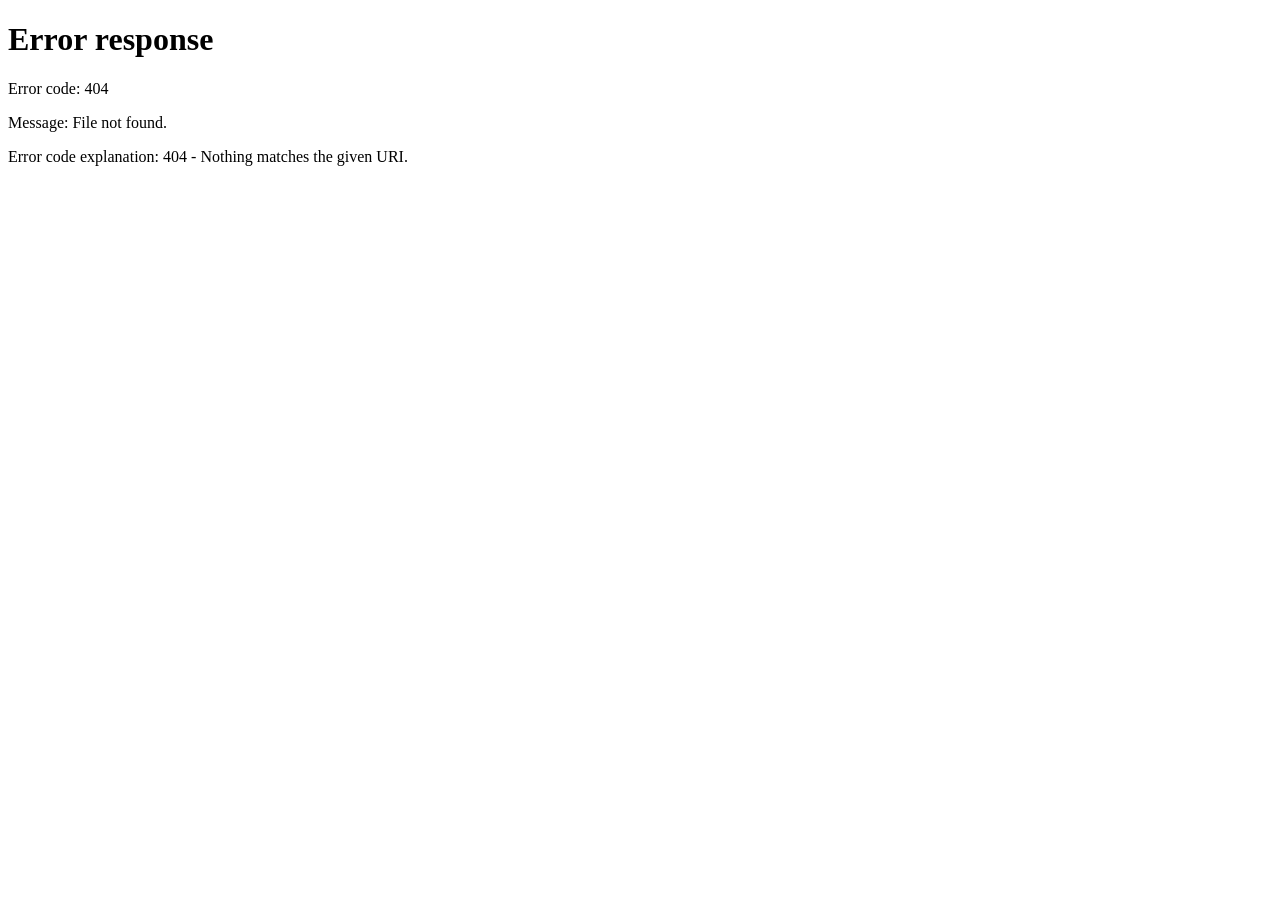
==== index.html @ bfdbe5ab "Add initial index.html with redirect to dashboard" ====
<!doctype html>
<html lang="zh-Hant">
  <head>
    <meta charset="utf-8">
    <meta name="viewport" content="width=device-width, initial-scale=1">
    <meta http-equiv="refresh" content="0; url=./dashboard/">
    <title>P.A.W.S IG Public Dashboard</title>
    <style>
      body {
        min-height: 100vh;
        margin: 0;
        display: grid;
        place-items: center;
        font-family: system-ui, -apple-system, BlinkMacSystemFont, "Noto Sans TC", sans-serif;
        background: #e4e3df;
        color: #080808;
      }

      a {
        color: inherit;
        font-weight: 700;
      }
    </style>
  </head>
  <body>
    <p>正在前往 <a href="./dashboard/">P.A.W.S IG Dashboard</a></p>
  </body>
</html>
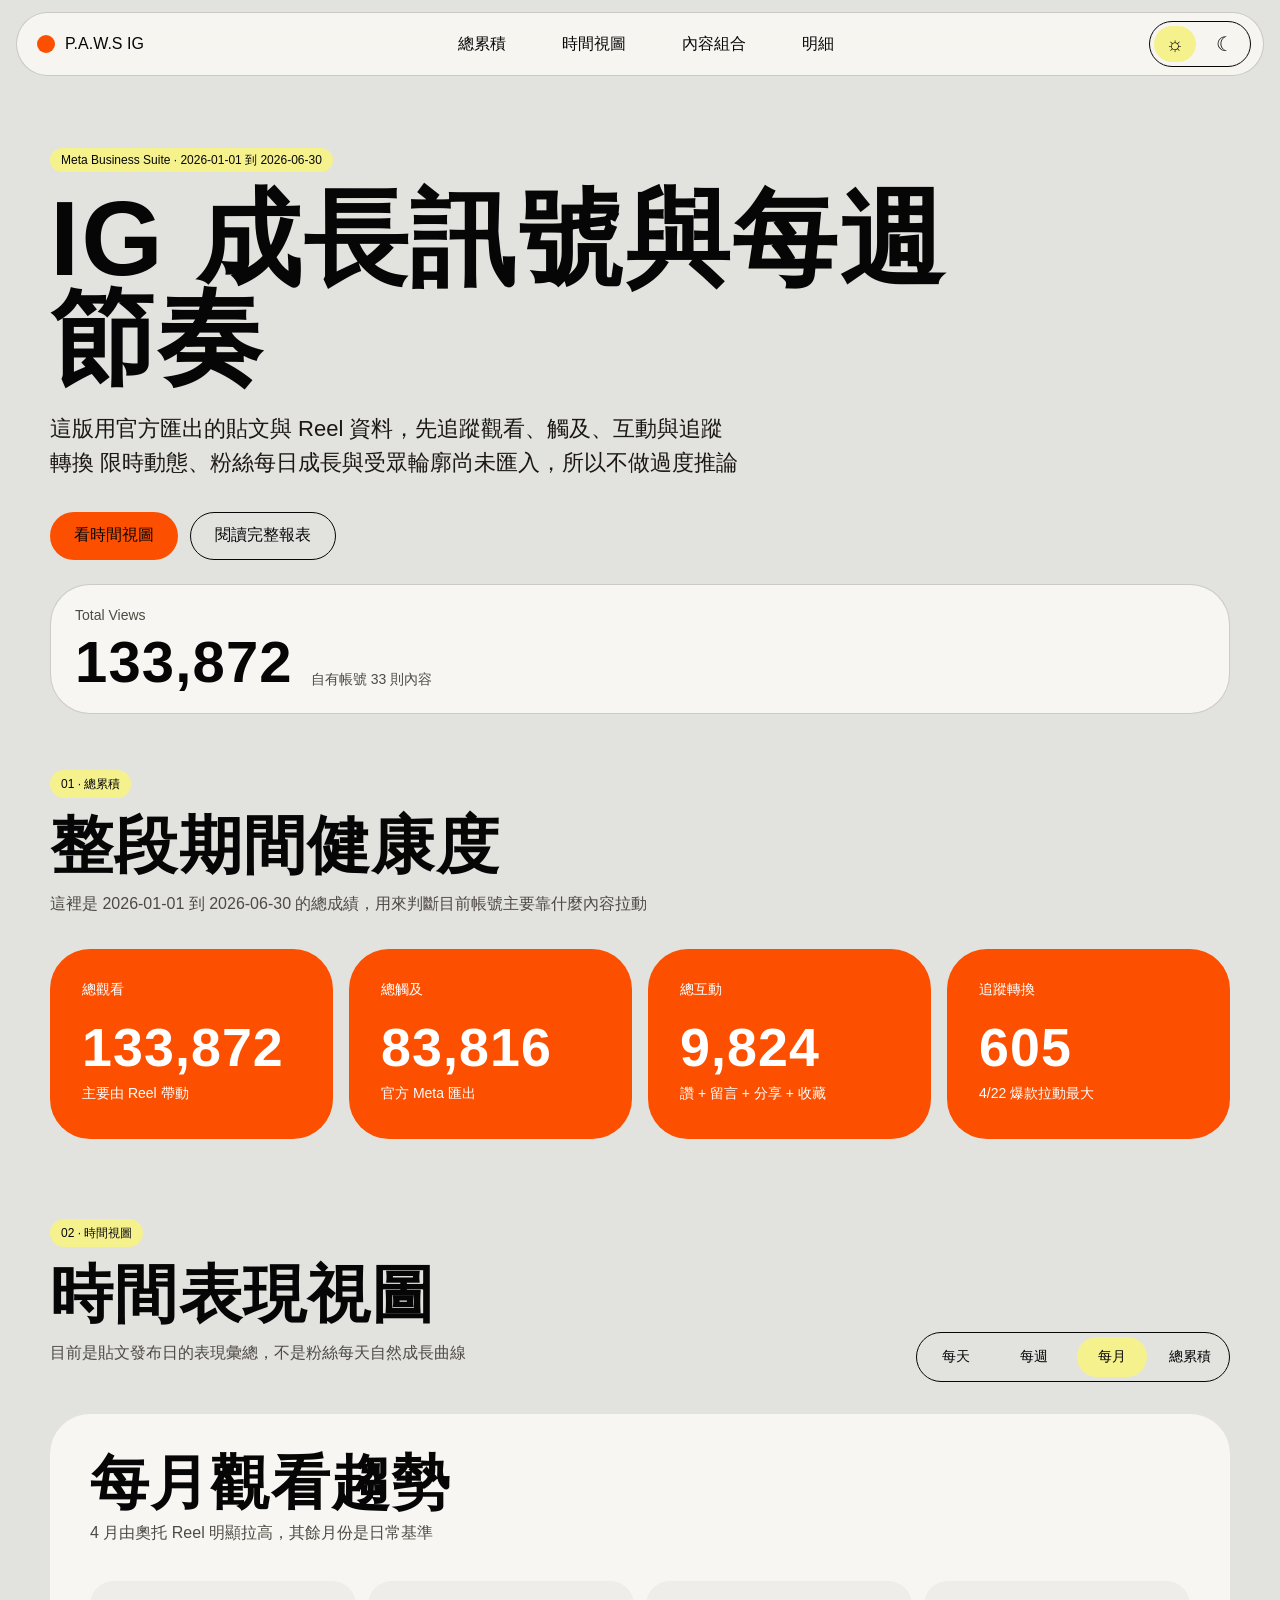
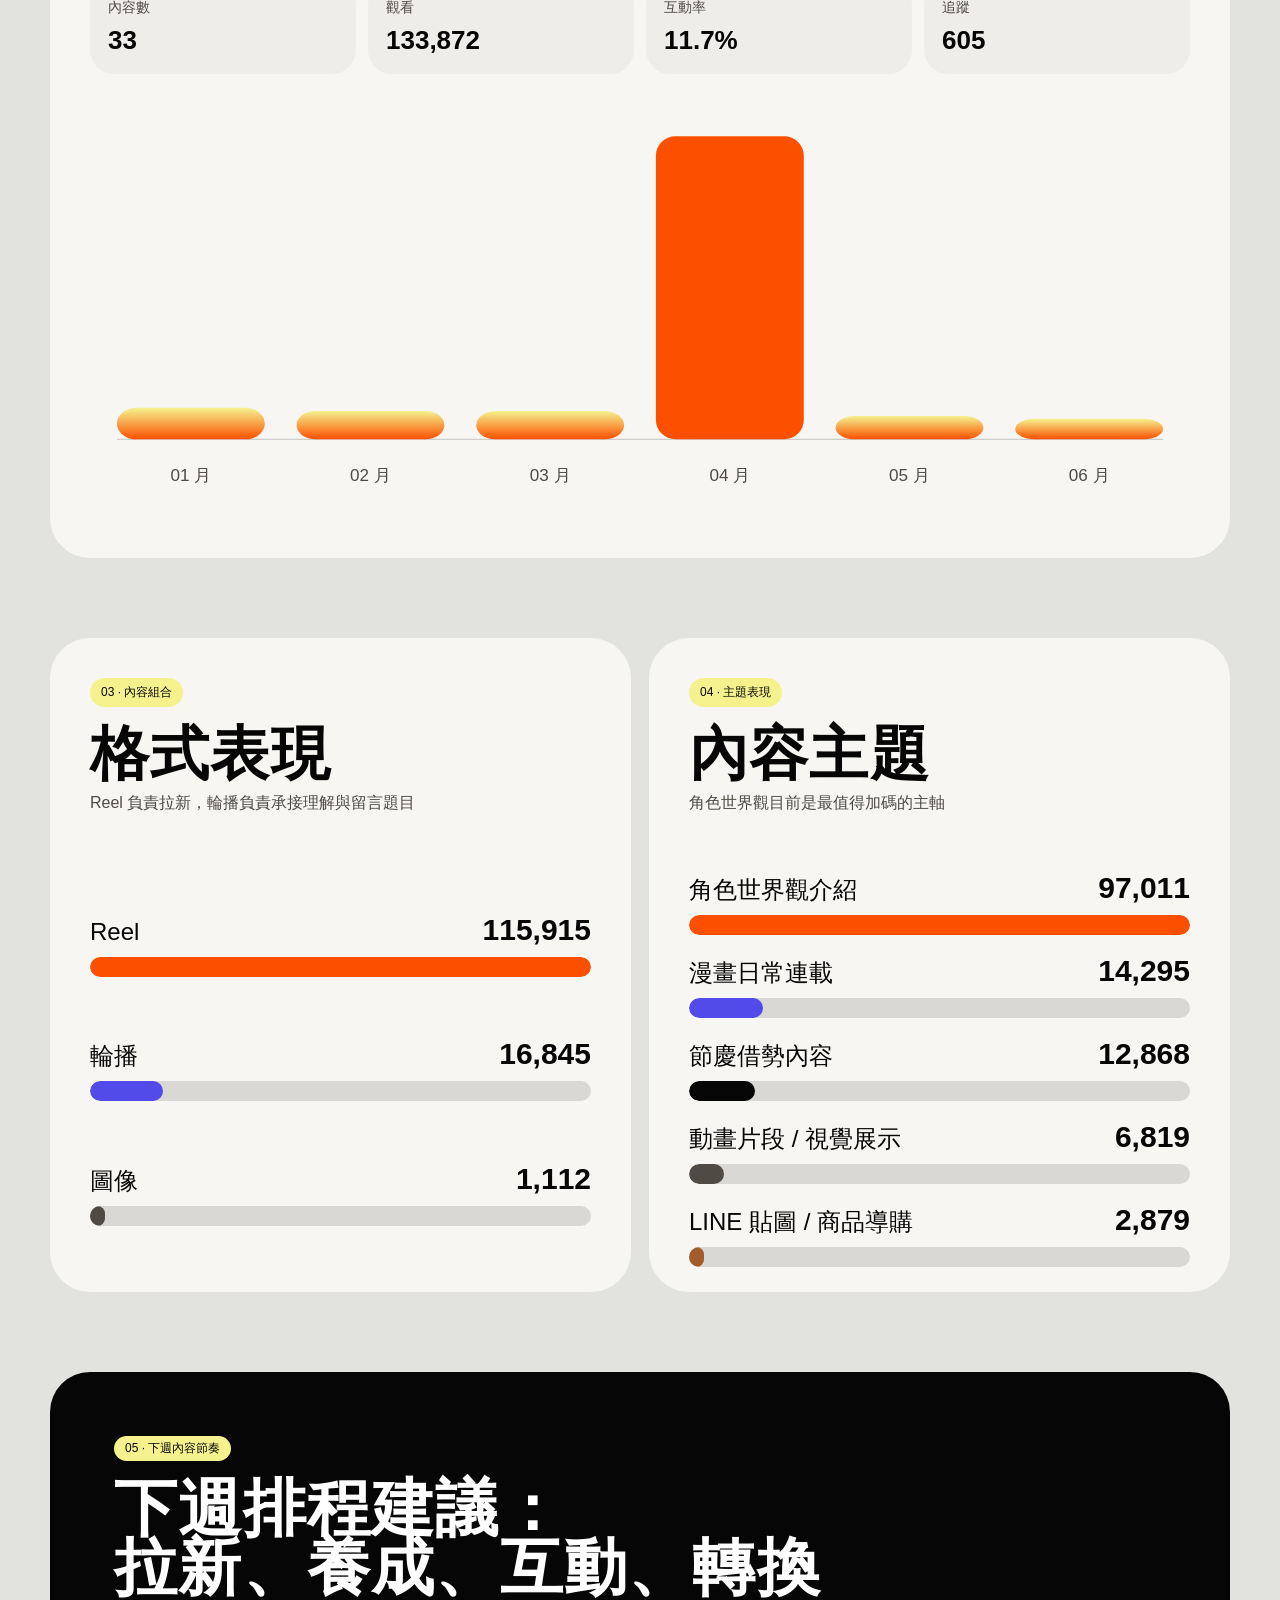
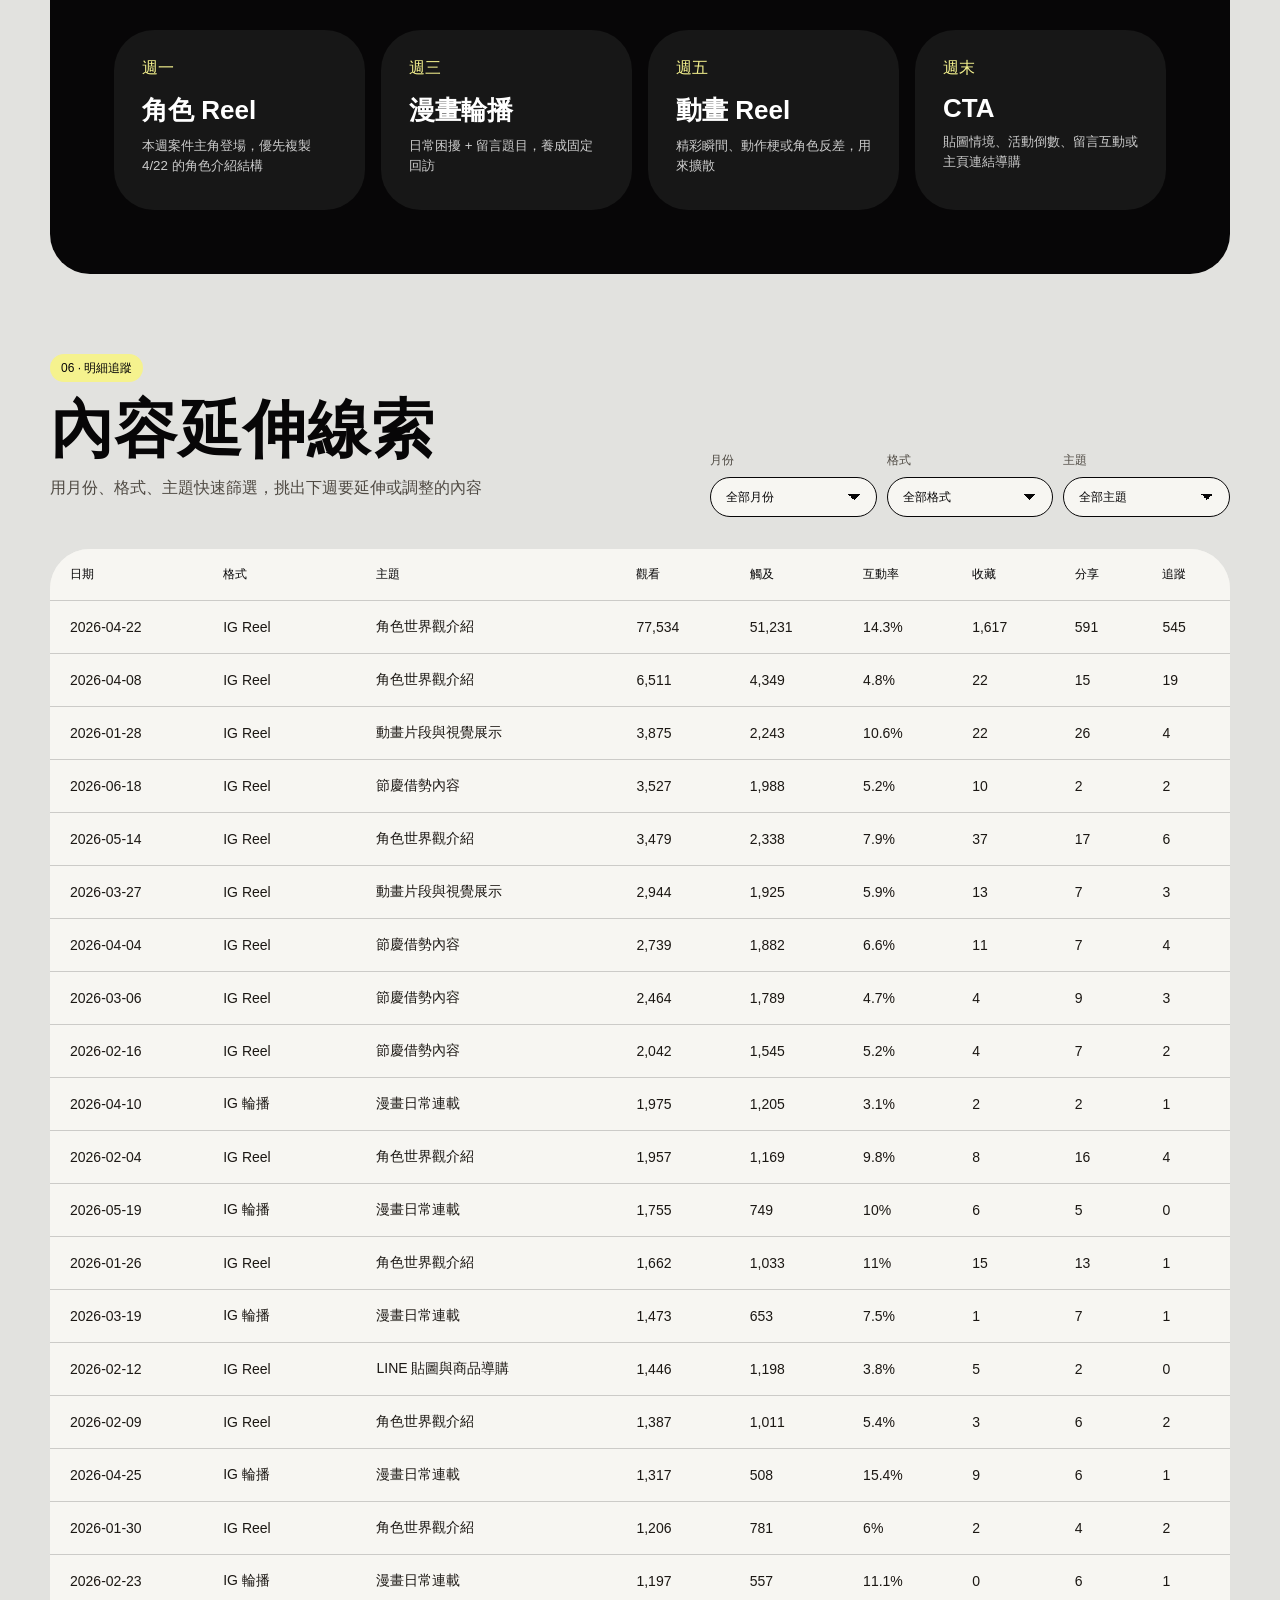
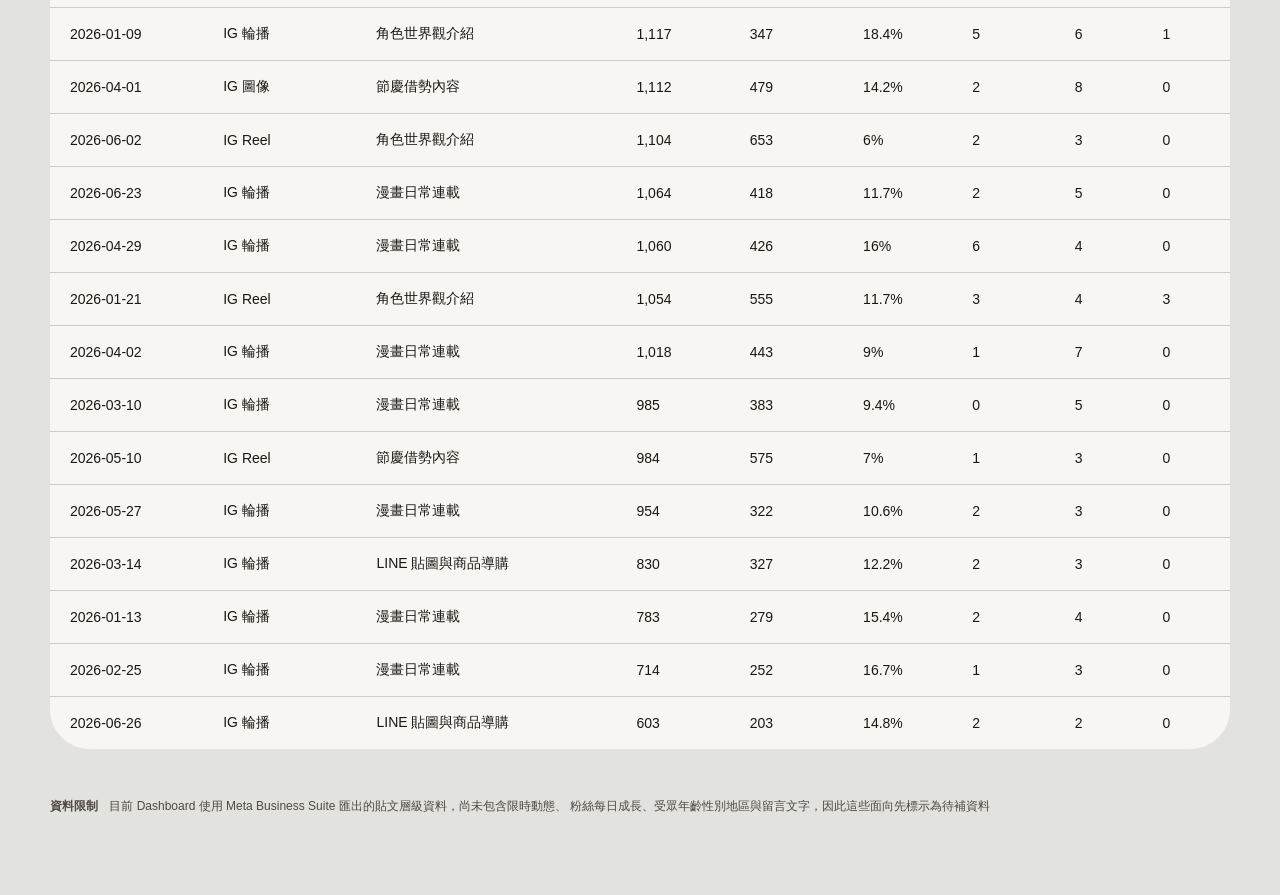
==== commit 8ec22309: "deploy: Richmisa72/PAWS_IG@a9c8c2b1832ec722d414ca2bfa5ccc9b7285c995" ====
--- a/index.html
+++ b/index.html
@@ -5,22 +5,6 @@
     <meta name="viewport" content="width=device-width, initial-scale=1">
     <meta http-equiv="refresh" content="0; url=./dashboard/">
     <title>P.A.W.S IG Public Dashboard</title>
-    <style>
-      body {
-        min-height: 100vh;
-        margin: 0;
-        display: grid;
-        place-items: center;
-        font-family: system-ui, -apple-system, BlinkMacSystemFont, "Noto Sans TC", sans-serif;
-        background: #e4e3df;
-        color: #080808;
-      }
-
-      a {
-        color: inherit;
-        font-weight: 700;
-      }
-    </style>
   </head>
   <body>
     <p>正在前往 <a href="./dashboard/">P.A.W.S IG Dashboard</a></p>
